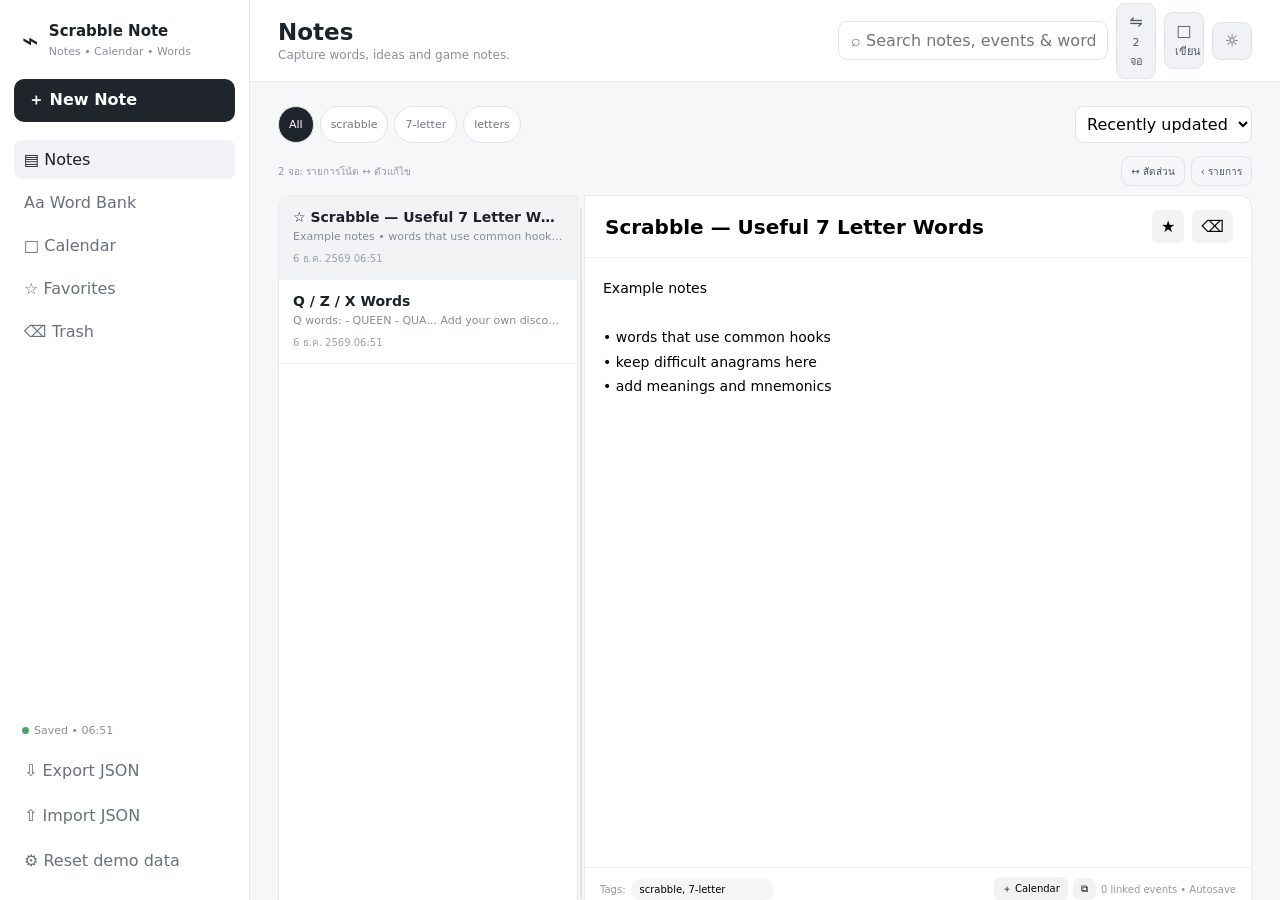
==== note/index.html @ 0f20dd82 "Add files via upload" ====
<!doctype html>
<html lang="th">
<head><meta charset="utf-8"><meta name="viewport" content="width=device-width,initial-scale=1,viewport-fit=cover"><title>Scrabble Note — Notes • Calendar • Planner</title><link rel="stylesheet" href="styles.css"></head>
<body>
<aside class="sidebar"><div class="brand"><span>⌁</span><div><b>Scrabble Note</b><small>Notes • Calendar • Words</small></div></div><button class="new-btn" id="newNote">＋ New Note</button><nav><button class="nav active" data-view="notes">▤ Notes</button><button class="nav" data-view="words">Aa Word Bank</button><button class="nav" data-view="planner">□ Calendar</button><button class="nav" data-view="favorites">☆ Favorites</button><button class="nav" data-view="trash">⌫ Trash</button></nav><div class="sidebar-bottom"><div class="storage"><span class="dot"></span><span id="saveState">Saved locally</span></div><button class="ghost" id="exportBtn">⇩ Export JSON</button><label class="ghost import">⇧ Import JSON<input id="importInput" type="file" accept=".json"></label><button class="ghost" id="clearBtn">⚙ Reset demo data</button></div></aside>
<main><header class="topbar"><div><h1 id="viewTitle">Notes</h1><p id="viewSub">Capture words, ideas and game notes.</p></div><div class="top-actions"><input id="globalSearch" placeholder="⌕ Search notes, events & words..."/><button class="tool-btn" id="splitBtn">⇋ <span>2 จอ</span></button><button class="tool-btn" id="focusBtn">□ <span>เขียน</span></button><button class="tool-btn" id="themeBtn">☼</button></div></header>
<section id="notesView" class="view"><div class="toolbar"><div class="chips" id="tagFilters"></div><select id="sortSelect"><option value="updated">Recently updated</option><option value="created">Recently created</option><option value="az">A → Z</option></select></div><div class="split-toolbar"><div class="split-hint">2 จอ: รายการโน้ต ↔ ตัวแก้ไข</div><div class="split-tools"><button id="listWidthBtn" class="mini-btn">↔ สัดส่วน</button><button id="listCollapseBtn" class="mini-btn">‹ รายการ</button></div></div><div class="notes-layout" id="notesLayout"><div class="note-list" id="noteList"></div><div class="split-divider" id="splitDivider"></div><article class="editor" id="editor"><div class="empty-editor">เลือกโน้ตเพื่อเริ่มจด</div></article></div></section>
<section id="wordsView" class="view hidden"><div class="panel-head"><div><h2>Word Bank</h2><p>คลังคำศัพท์สำหรับ Scrabble</p></div><button class="primary" id="addWord">＋ Add Word</button></div><div class="word-stats"><div><b id="wordCount">0</b><span>Words</span></div><div><b id="letterCount">0</b><span>Letters</span></div><div><b id="pointsCount">0</b><span>Tile Points</span></div></div><div class="word-table" id="wordTable"></div></section>
<section id="plannerView" class="view hidden"><div class="calendar-head"><div><h2>Calendar & Planner</h2><p>จัดตารางฝึกศัพท์ งาน และโน้ตในที่เดียว</p></div><div class="calendar-actions"><button class="mini-btn" id="todayBtn">Today</button><button class="primary" id="addEvent">＋ Event</button><button class="mini-btn" id="addTask">＋ Task</button></div></div><div class="dashboard" id="dashboard"></div><div class="calendar-toolbar"><div class="calendar-nav"><button id="prevPeriod">‹</button><button id="nextPeriod">›</button><b id="periodLabel"></b></div><div class="view-switch"><button class="cal-view active" data-cal="month">Month</button><button class="cal-view" data-cal="week">Week</button><button class="cal-view" data-cal="day">Day</button></div></div><div class="calendar-layout"><div id="calendar" class="calendar"></div><aside class="day-panel" id="dayPanel"></aside></div></section>
<section id="favoritesView" class="view hidden"><div class="panel-head"><div><h2>Favorites</h2><p>โน้ตที่ปักหมุดไว้</p></div></div><div class="note-grid" id="favoriteList"></div></section>
<section id="trashView" class="view hidden"><div class="panel-head"><div><h2>Trash</h2><p>โน้ตที่ลบแล้ว</p></div></div><div class="note-grid" id="trashList"></div></section>
</main><div id="toast"></div><script src="app.js"></script></body></html>
---- note/styles.css ----
*{box-sizing:border-box}body{margin:0;font-family:Inter,ui-sans-serif,system-ui,-apple-system,"Segoe UI",sans-serif;background:#f6f7f9;color:#1d2228;display:flex;height:100vh;overflow:hidden}button,input,textarea,select{font:inherit}button{cursor:pointer;border:0}.sidebar{width:250px;background:#fff;border-right:1px solid #e7e9ed;padding:20px 14px;display:flex;flex-direction:column;gap:18px}.brand{display:flex;gap:10px;align-items:center;padding:2px 8px}.brand>span{font-size:28px}.brand b{display:block;font-size:15px}.brand small{color:#8a919b;font-size:11px}.new-btn,.primary{background:#20252b;color:#fff;border-radius:10px;padding:11px 14px;font-weight:650}.new-btn{width:100%;text-align:left}.sidebar nav{display:grid;gap:4px}.nav,.ghost{background:transparent;color:#69717c;text-align:left;padding:10px;border-radius:8px}.nav:hover,.nav.active,.ghost:hover{background:#f0f2f5;color:#1d2228}.sidebar-bottom{margin-top:auto;display:grid;gap:6px}.storage{font-size:11px;color:#89909a;padding:8px}.dot{display:inline-block;width:7px;height:7px;background:#45a56b;border-radius:50%;margin-right:5px}.import{display:block}.import input{display:none}main{flex:1;min-width:0;display:flex;flex-direction:column}.topbar{height:82px;background:#fff;border-bottom:1px solid #e7e9ed;padding:16px 28px;display:flex;justify-content:space-between;align-items:center}.topbar h1{font-size:23px;margin:0}.topbar p,.panel-head p{margin:3px 0 0;color:#8a919b;font-size:12px}.top-actions{display:flex;gap:8px}.top-actions input{width:270px;border:1px solid #e1e4e8;border-radius:9px;padding:9px 12px;outline:none}.top-actions button{background:#f0f2f5;border-radius:9px;width:40px}.view{padding:24px 28px;overflow:auto;flex:1}.hidden{display:none!important}.toolbar{display:flex;justify-content:space-between;gap:10px;margin-bottom:14px}.chips{display:flex;gap:6px;flex-wrap:wrap}.chip{padding:6px 10px;border:1px solid #e0e3e7;background:#fff;border-radius:99px;font-size:11px;color:#707782}.chip.active{background:#20252b;color:white}.toolbar select{border:1px solid #e0e3e7;border-radius:8px;padding:7px;background:white}.notes-layout{display:grid;grid-template-columns:300px minmax(0,1fr);gap:14px;height:calc(100% - 54px);min-height:450px}.note-list{background:#fff;border:1px solid #e7e9ed;border-radius:12px;overflow:auto}.note-card{padding:13px 14px;border-bottom:1px solid #eef0f2}.note-card.selected{background:#f1f3f5}.note-card h3{font-size:14px;margin:0 0 5px;white-space:nowrap;overflow:hidden;text-overflow:ellipsis}.note-card p{font-size:11px;color:#858c96;margin:0 0 8px;white-space:nowrap;overflow:hidden;text-overflow:ellipsis}.meta{font-size:10px;color:#9aa1aa}.editor{background:#fff;border:1px solid #e7e9ed;border-radius:12px;display:flex;flex-direction:column;overflow:hidden}.empty-editor{margin:auto;color:#9097a1}.editor-head{display:flex;align-items:center;gap:8px;padding:14px 18px;border-bottom:1px solid #eef0f2}.title-input{flex:1;border:0;outline:0;font-size:20px;font-weight:700}.icon-btn{background:#f2f3f5;border-radius:7px;padding:7px 9px}.editor-body{flex:1;display:flex;flex-direction:column}.editor-body textarea{flex:1;border:0;resize:none;padding:18px;font-size:14px;line-height:1.75;outline:0}.editor-foot{border-top:1px solid #eef0f2;padding:9px 15px;display:flex;justify-content:space-between;align-items:center;font-size:10px;color:#9299a2}.tag-input{border:0;outline:0;background:#f4f5f7;border-radius:99px;padding:5px 9px;font-size:10px}.panel-head{display:flex;justify-content:space-between;align-items:center;margin-bottom:18px}.panel-head h2{margin:0;font-size:20px}.word-stats{display:grid;grid-template-columns:repeat(3,1fr);gap:12px;margin-bottom:18px}.word-stats div{background:#fff;border:1px solid #e7e9ed;border-radius:11px;padding:15px}.word-stats b{font-size:23px;display:block}.word-stats span{font-size:11px;color:#8d949d}.word-table{background:#fff;border:1px solid #e7e9ed;border-radius:12px;overflow:hidden}.word-row{display:grid;grid-template-columns:1fr 100px 100px 80px 50px;align-items:center;padding:12px 15px;border-bottom:1px solid #eef0f2;font-size:12px}.word-row.head{font-size:10px;color:#8d949d;background:#fafbfc}.word{font-size:16px;font-weight:750;letter-spacing:.04em}.score{font-weight:700}.planner{display:grid;grid-template-columns:repeat(auto-fit,minmax(260px,1fr));gap:12px}.day{background:#fff;border:1px solid #e7e9ed;border-radius:12px;padding:15px;min-height:170px}.day h3{font-size:13px;margin:0 0 12px}.task{display:flex;gap:8px;align-items:flex-start;padding:8px 0;border-top:1px solid #f0f1f3;font-size:12px}.task input{margin-top:2px}.task.done span{text-decoration:line-through;color:#9da3aa}.task button{margin-left:auto;background:none;color:#aaa}.note-grid{display:grid;grid-template-columns:repeat(auto-fill,minmax(220px,1fr));gap:12px}.grid-card{background:#fff;border:1px solid #e7e9ed;border-radius:12px;padding:15px}.grid-card h3{font-size:14px;margin:0 0 7px}.grid-card p{font-size:11px;color:#7e8690;white-space:pre-wrap;max-height:90px;overflow:hidden}.grid-card button{background:#f1f2f4;border-radius:7px;padding:6px;margin-right:4px;font-size:11px}#toast{position:fixed;bottom:20px;right:20px;background:#20252b;color:#fff;padding:9px 13px;border-radius:8px;font-size:11px;opacity:0;transform:translateY(8px);transition:.2s;pointer-events:none}#toast.show{opacity:1;transform:none}@media(max-width:800px){.sidebar{width:68px;padding:12px 8px}.brand div,.new-btn,.nav{font-size:0}.brand{justify-content:center}.new-btn{height:40px}.nav{text-align:center}.sidebar-bottom{display:none}.notes-layout{grid-template-columns:1fr}.note-list{max-height:220px}.topbar{padding:14px}.view{padding:14px}.top-actions input{width:150px}.word-row{grid-template-columns:1fr 60px 60px 50px 35px}}
body.dark{background:#15171a;color:#e8eaed}body.dark .sidebar,body.dark .topbar,body.dark .note-list,body.dark .editor,body.dark .word-table,body.dark .word-stats div,body.dark .day,body.dark .grid-card{background:#202328;border-color:#30343a}body.dark .topbar,body.dark .sidebar{border-color:#30343a}body.dark .nav,body.dark .ghost{color:#aeb5bd}body.dark .nav:hover,body.dark .nav.active,body.dark .ghost:hover{background:#2b3036;color:#fff}body.dark .top-actions input,body.dark .toolbar select{background:#202328;color:#eee;border-color:#3a3f46}body.dark .note-card{border-color:#30343a}body.dark .note-card.selected{background:#2a2f35}body.dark .editor-head,body.dark .editor-foot,.word-row{border-color:#30343a}body.dark .editor-body textarea,body.dark .title-input{background:#202328;color:#eee}body.dark .editor-body textarea::placeholder{color:#747b84}body.dark .chip{background:#202328;border-color:#3a3f46;color:#b3bac2}body.dark .chip.active{background:#eee;color:#15171a}
/* Enhanced two-pane / iPad-friendly controls */
.top-actions{align-items:center}
.tool-btn,.mini-btn{border:1px solid #e1e4e8;background:#f5f6f8;color:#4f5862;border-radius:9px;padding:8px 10px;min-height:38px}
.tool-btn span{font-size:11px}
.split-toolbar{display:flex;justify-content:space-between;align-items:center;margin:-2px 0 8px;min-height:32px}
.split-hint{font-size:10px;color:#9299a2}
.split-tools{display:flex;gap:6px}
.mini-btn{font-size:10px;min-height:30px;padding:6px 9px}
.notes-layout{grid-template-columns:var(--list-width,300px) 6px minmax(0,1fr);gap:0}
.split-divider{cursor:col-resize;position:relative;background:transparent}
.split-divider:after{content:"";position:absolute;left:2px;top:12px;bottom:12px;width:2px;border-radius:2px;background:#e0e3e7}
.note-list{border-radius:12px 0 0 12px}
.editor{border-radius:0 12px 12px 0}
.notes-layout.list-collapsed{grid-template-columns:0 0 minmax(0,1fr)}
.notes-layout.list-collapsed .note-list{display:none}
.notes-layout.list-collapsed .split-divider{display:none}
body.focus-mode .sidebar,body.focus-mode .topbar>div:first-child{display:none}
body.focus-mode .topbar{justify-content:flex-end;height:58px;padding:10px 14px}
body.focus-mode .view{padding:10px 14px}
body.focus-mode .notes-layout{height:calc(100% - 42px)}
body.focus-mode .split-toolbar{display:none}
body.focus-mode .editor{border-radius:12px}
body.focus-mode .note-list,body.focus-mode .split-divider{display:none}
body.focus-mode .notes-layout{grid-template-columns:minmax(0,1fr)}
.editor-foot{gap:10px}
.editor-foot>div{display:flex;align-items:center;gap:5px;min-width:0}
.editor-foot .quick-actions{display:flex;gap:5px}
.quick-btn{background:#f1f2f4;border-radius:7px;padding:5px 8px;font-size:10px}
.note-card{cursor:pointer}
.note-card:active{transform:scale(.998)}
@media(max-width:800px){
 .top-actions input{width:min(34vw,190px)}
 .tool-btn span{display:none}
 .notes-layout{grid-template-columns:var(--list-width,42vw) 6px minmax(0,1fr);min-height:0}
 .note-list{max-height:none}
 .split-toolbar{margin-bottom:6px}
 .editor-head{padding:11px 10px}
 .editor-body textarea{padding:14px}
}
@media(max-width:560px){
 .sidebar{width:54px}
 .brand>span{font-size:22px}
 .view{padding:10px}
 .topbar{height:70px}
 .top-actions{gap:4px}
 .top-actions input{width:34vw}
 .split-hint{display:none}
 .mini-btn{padding:5px 7px}
 .notes-layout{grid-template-columns:var(--list-width,45vw) 5px minmax(0,1fr)}
 .editor-foot{flex-wrap:wrap}
}
/* Calendar / planner upgrade */
.calendar-head{display:flex;justify-content:space-between;align-items:center;gap:12px;margin-bottom:14px}.calendar-head h2{margin:0;font-size:20px}.calendar-actions{display:flex;gap:7px;flex-wrap:wrap}.dashboard{display:grid;grid-template-columns:repeat(4,1fr);gap:10px;margin-bottom:14px}.dashboard>div{background:#fff;border:1px solid #e7e9ed;border-radius:11px;padding:12px;min-width:0}.dashboard b{font-size:21px;display:block}.dashboard span{font-size:11px;display:block}.dashboard small{font-size:10px;color:#9299a2}.calendar-toolbar{display:flex;justify-content:space-between;align-items:center;margin-bottom:10px}.calendar-nav,.view-switch{display:flex;align-items:center;gap:5px}.calendar-nav button,.cal-view{min-height:36px;padding:7px 10px;border:1px solid #e1e4e8;background:#fff;border-radius:8px}.view-switch .active{background:#20252b;color:#fff}.calendar-layout{display:grid;grid-template-columns:minmax(0,1fr) 260px;gap:12px}.calendar{background:#fff;border:1px solid #e7e9ed;border-radius:12px;overflow:hidden}.weekday-row{display:grid;grid-template-columns:repeat(7,1fr);border-bottom:1px solid #e7e9ed;background:#fafbfc}.weekday-row span{text-align:center;padding:8px;font-size:10px;color:#8b929c}.month-grid{display:grid;grid-template-columns:repeat(7,1fr)}.cal-cell{min-height:105px;border-right:1px solid #eef0f2;border-bottom:1px solid #eef0f2;padding:5px;overflow:hidden}.cal-date{background:none;padding:3px 6px;border-radius:7px;font-size:11px}.cal-cell.today .cal-date{background:#20252b;color:#fff}.cal-cell.chosen{background:#f5f6f8}.cell-items{display:grid;gap:3px;margin-top:4px}.cal-item{font-size:9px;white-space:nowrap;overflow:hidden;text-overflow:ellipsis;padding:3px 5px;border-radius:5px;background:#f1f2f4}.cal-item.event{font-weight:650}.cal-item.done{text-decoration:line-through;opacity:.55}.cell-items small{font-size:9px;color:#8d949d}.day-panel{background:#fff;border:1px solid #e7e9ed;border-radius:12px;padding:14px;min-width:0}.day-panel-head{display:flex;justify-content:space-between;gap:8px;align-items:start}.day-panel h3{font-size:14px;margin:0}.day-panel small,.muted{color:#9299a2;font-size:10px}.quick-summary{margin:12px 0;padding:10px;border-radius:9px;background:#f4f5f7}.quick-summary b{font-size:17px;margin-right:5px}.quick-summary span{font-size:10px;color:#8c939d}.panel-item{display:flex;justify-content:space-between;gap:6px;border-top:1px solid #eef0f2;padding:9px 0;font-size:11px}.panel-item>div{display:flex;gap:7px;min-width:0}.panel-item span{overflow:hidden;text-overflow:ellipsis}.panel-item button{background:#f1f2f4;border-radius:6px}.panel-links{margin-top:12px;border-top:1px solid #eef0f2;padding-top:10px;display:grid;gap:5px}.panel-links button{text-align:left;background:#f4f5f7;padding:7px;border-radius:7px;font-size:10px;overflow:hidden;text-overflow:ellipsis;white-space:nowrap}.week-grid{display:grid;grid-template-columns:repeat(7,1fr);min-height:430px}.week-col{border-right:1px solid #eef0f2;padding:8px;position:relative}.week-head{display:flex;justify-content:space-between;font-size:10px;padding-bottom:8px;border-bottom:1px solid #eef0f2}.week-item{font-size:10px;padding:7px 5px;border-bottom:1px solid #f0f1f3}.week-item b{display:block;font-size:9px;color:#858c96}.tiny-add{margin-top:10px;width:100%;background:#f4f5f7;border-radius:6px}.day-view{padding:20px}.day-view h3{margin-top:0}.day-item{display:flex;gap:10px;align-items:center;padding:12px;border-top:1px solid #eef0f2;font-size:12px}.day-item b{width:55px;font-size:10px;color:#858c96}.day-item span{flex:1}.empty-list{padding:20px;color:#9299a2;font-size:12px}.dark .calendar,.dark .day-panel,.dark .dashboard>div,.dark .calendar-nav button,.dark .cal-view,.dark .weekday-row{background:#202328;border-color:#30343a;color:#eee}.dark .cal-cell,.dark .week-col,.dark .panel-item,.dark .panel-links,.dark .week-head{border-color:#30343a}.dark .cal-cell.chosen,.dark .cal-item,.dark .quick-summary,.dark .panel-links button,.dark .tiny-add,.dark .calendar-nav button{background:#2a2f35}.dark .weekday-row{background:#1b1e22}.dark .view-switch .active{background:#eee;color:#15171a}
@media(max-width:900px){.calendar-layout{grid-template-columns:1fr}.day-panel{order:-1}.dashboard{grid-template-columns:repeat(2,1fr)}}
@media(max-width:650px){.calendar-head{align-items:flex-start;flex-direction:column}.calendar-actions{width:100%}.calendar-actions button{flex:1}.calendar-toolbar{gap:8px;flex-wrap:wrap}.month-grid{min-width:560px}.calendar{overflow-x:auto}.weekday-row{min-width:560px}.cal-cell{min-height:88px}.week-grid{min-width:700px}.calendar{overflow-x:auto}.dashboard{gap:7px}.dashboard>div{padding:9px}.calendar-layout{gap:8px}}
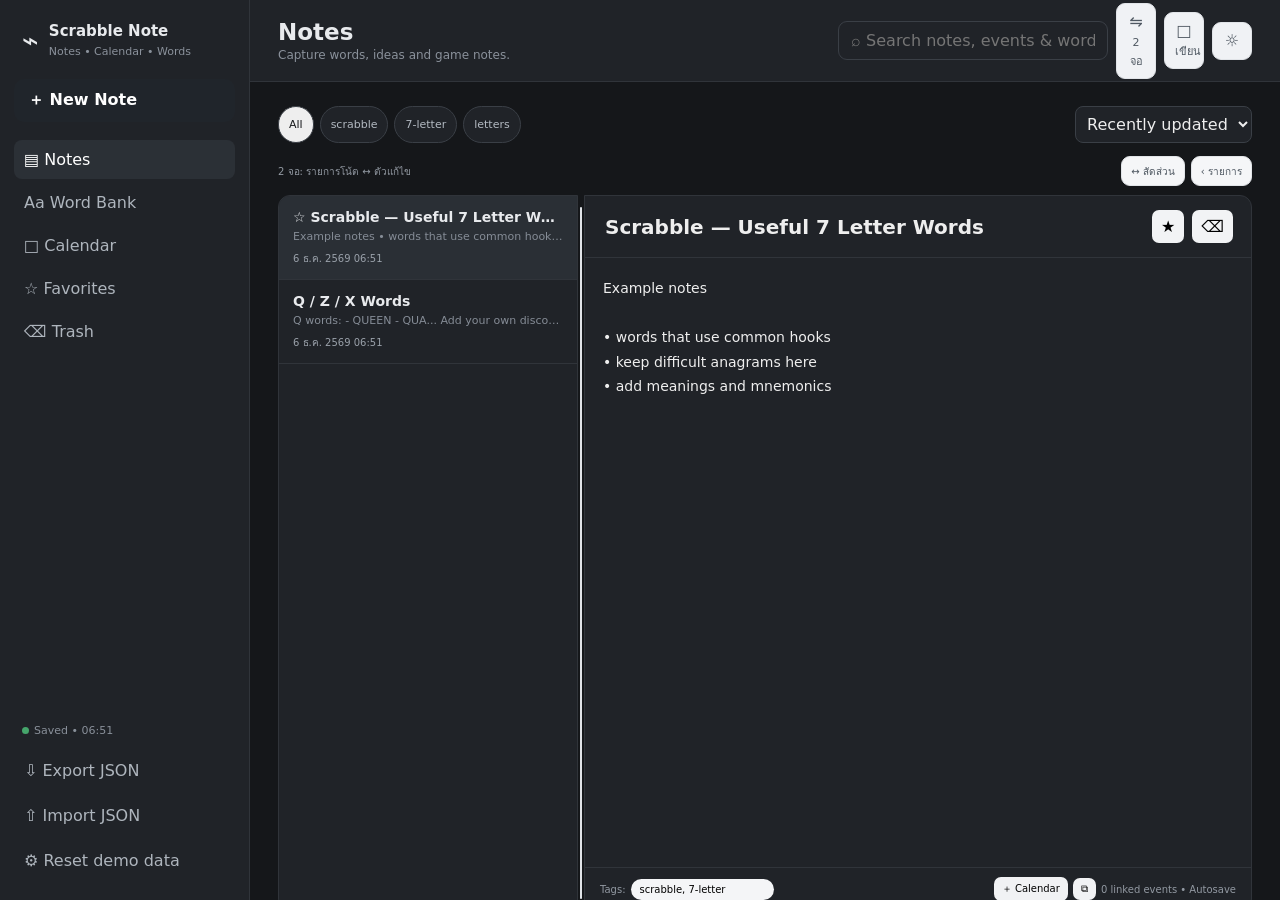
==== commit fd5a94c9: "Add files via upload" ====
--- a/note/index.html
+++ b/note/index.html
@@ -9,4 +9,14 @@
 <section id="plannerView" class="view hidden"><div class="calendar-head"><div><h2>Calendar & Planner</h2><p>จัดตารางฝึกศัพท์ งาน และโน้ตในที่เดียว</p></div><div class="calendar-actions"><button class="mini-btn" id="todayBtn">Today</button><button class="primary" id="addEvent">＋ Event</button><button class="mini-btn" id="addTask">＋ Task</button></div></div><div class="dashboard" id="dashboard"></div><div class="calendar-toolbar"><div class="calendar-nav"><button id="prevPeriod">‹</button><button id="nextPeriod">›</button><b id="periodLabel"></b></div><div class="view-switch"><button class="cal-view active" data-cal="month">Month</button><button class="cal-view" data-cal="week">Week</button><button class="cal-view" data-cal="day">Day</button></div></div><div class="calendar-layout"><div id="calendar" class="calendar"></div><aside class="day-panel" id="dayPanel"></aside></div></section>
 <section id="favoritesView" class="view hidden"><div class="panel-head"><div><h2>Favorites</h2><p>โน้ตที่ปักหมุดไว้</p></div></div><div class="note-grid" id="favoriteList"></div></section>
 <section id="trashView" class="view hidden"><div class="panel-head"><div><h2>Trash</h2><p>โน้ตที่ลบแล้ว</p></div></div><div class="note-grid" id="trashList"></div></section>
-</main><div id="toast"></div><script src="app.js"></script></body></html>
+</main><div id="toast"></div><script>
+  // Embedded inside CSW24 (a dark-themed app) — default this app to dark
+  // mode too on its very first load, purely for visual consistency.
+  // Never touches the choice once the person has ever toggled ☼ here
+  // themselves (that preference, scrabble-dark, always wins after that).
+  if (localStorage.getItem('scrabble-dark') === null) {
+    document.body.classList.add('dark');
+    localStorage.setItem('scrabble-dark', 'true');
+  }
+</script>
+<script src="app.js"></script></body></html>
